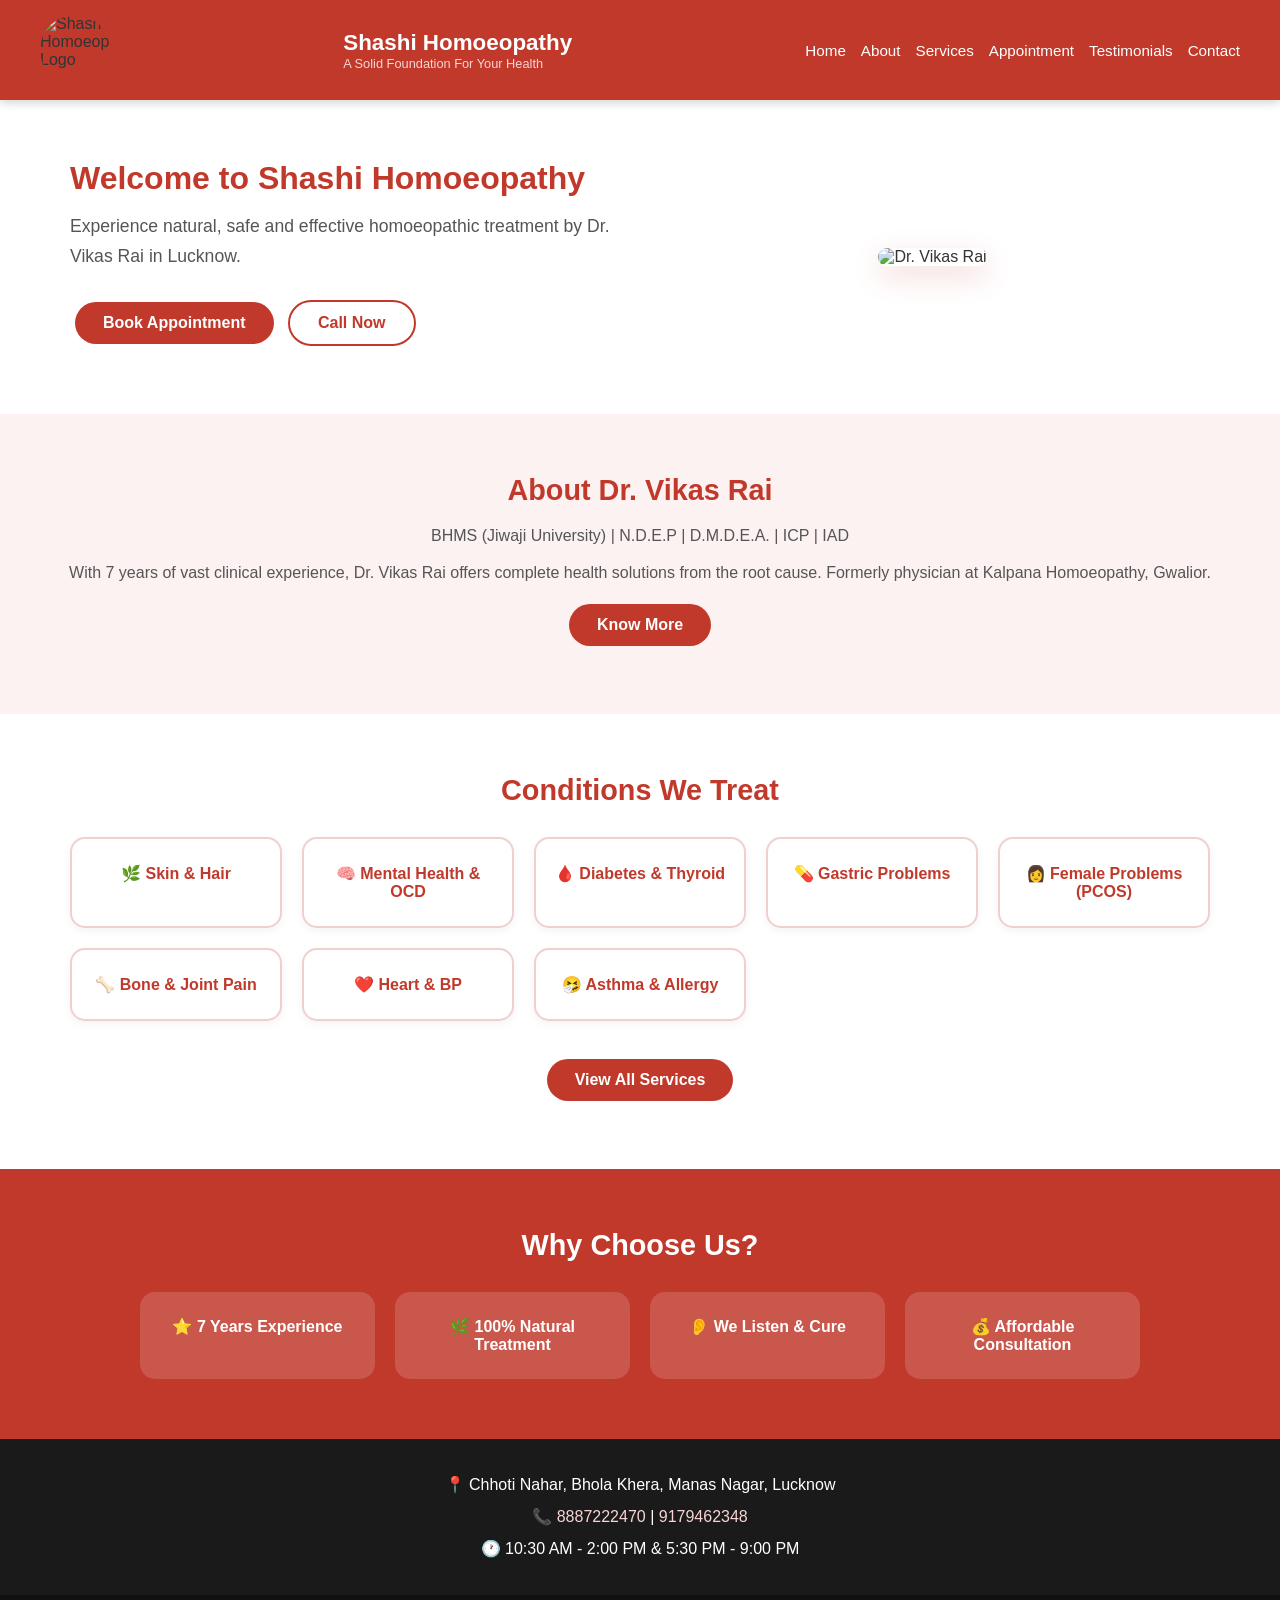
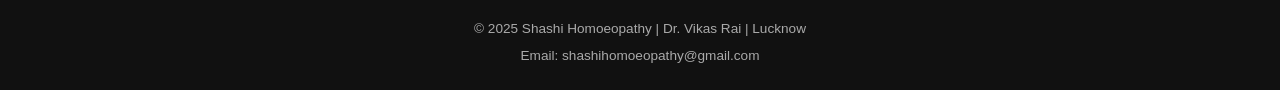
==== code/index.html @ 64adc0f1 "homoage code added" ====
<!DOCTYPE html>
<html lang="en">
<head>
  <meta charset="UTF-8" />
  <meta name="viewport" content="width=device-width, initial-scale=1.0"/>
  <title>Dr. Vikas Rai | Shashi Homoeopathy Lucknow</title>
  <meta name="description" content="Best Homoeopathy clinic in Lucknow by Dr. Vikas Rai. Treating skin, hair, diabetes, thyroid, PCOS and more. Book appointment today!"/>
  <link rel="stylesheet" href="style.css"/>
  <link rel="icon" href="images/logo.png"/>
</head>
<body>

  <!-- HEADER -->
  <header>
    <div class="header-inner">
      <img src="images/logo.png" alt="Shashi Homoeopathy Logo" class="logo"/>
      <div class="clinic-name">
        <h1>Shashi Homoeopathy</h1>
        <p>A Solid Foundation For Your Health</p>
      </div>
      <nav>
        <a href="index.html">Home</a>
        <a href="about.html">About</a>
        <a href="services.html">Services</a>
        <a href="appointment.html">Appointment</a>
        <a href="testimonials.html">Testimonials</a>
        <a href="contact.html">Contact</a>
      </nav>
    </div>
  </header>

  <!-- HERO SECTION -->
  <section class="hero">
    <div class="hero-text">
      <h2>Welcome to Shashi Homoeopathy</h2>
      <p>Experience natural, safe and effective homoeopathic treatment by Dr. Vikas Rai in Lucknow.</p>
      <a href="appointment.html" class="btn">Book Appointment</a>
      <a href="tel:8887222470" class="btn btn-outline">Call Now</a>
    </div>
    <div class="hero-img">
      <img src="images/doctor.jpg" alt="Dr. Vikas Rai"/>
    </div>
  </section>

  <!-- ABOUT SECTION -->
  <section class="about-preview">
    <h2>About Dr. Vikas Rai</h2>
    <p>BHMS (Jiwaji University) | N.D.E.P | D.M.D.E.A. | ICP | IAD</p>
    <p>With 7 years of vast clinical experience, Dr. Vikas Rai offers complete health solutions from the root cause. Formerly physician at Kalpana Homoeopathy, Gwalior.</p>
    <a href="about.html" class="btn">Know More</a>
  </section>

  <!-- SERVICES SECTION -->
  <section class="services-preview">
    <h2>Conditions We Treat</h2>
    <div class="services-grid">
      <div class="service-card">🌿 Skin & Hair</div>
      <div class="service-card">🧠 Mental Health & OCD</div>
      <div class="service-card">🩸 Diabetes & Thyroid</div>
      <div class="service-card">💊 Gastric Problems</div>
      <div class="service-card">👩 Female Problems (PCOS)</div>
      <div class="service-card">🦴 Bone & Joint Pain</div>
      <div class="service-card">❤️ Heart & BP</div>
      <div class="service-card">🤧 Asthma & Allergy</div>
    </div>
    <a href="services.html" class="btn">View All Services</a>
  </section>

  <!-- WHY US SECTION -->
  <section class="why-us">
    <h2>Why Choose Us?</h2>
    <div class="why-grid">
      <div class="why-card">⭐ 7 Years Experience</div>
      <div class="why-card">🌿 100% Natural Treatment</div>
      <div class="why-card">👂 We Listen & Cure</div>
      <div class="why-card">💰 Affordable Consultation</div>
    </div>
  </section>

  <!-- CONTACT STRIP -->
  <section class="contact-strip">
    <p>📍 Chhoti Nahar, Bhola Khera, Manas Nagar, Lucknow</p>
    <p>📞 <a href="tel:8887222470">8887222470</a> | <a href="tel:9179462348">9179462348</a></p>
    <p>🕐 10:30 AM - 2:00 PM & 5:30 PM - 9:00 PM</p>
  </section>

  <!-- FOOTER -->
  <footer>
    <p>© 2025 Shashi Homoeopathy | Dr. Vikas Rai | Lucknow</p>
    <p>Email: shashihomoeopathy@gmail.com</p>
  </footer>

  <script src="main.js"></script>
</body>
</html>
---- code/style.css ----
/* ===== RESET & BASE ===== */
* {
  margin: 0;
  padding: 0;
  box-sizing: border-box;
  font-family: 'Segoe UI', sans-serif;
}

body {
  color: #333;
  background: #fff;
}

a {
  text-decoration: none;
  color: inherit;
}

/* ===== HEADER ===== */
header {
  background: #c0392b;
  padding: 15px 30px;
  position: sticky;
  top: 0;
  z-index: 999;
  box-shadow: 0 2px 10px rgba(0,0,0,0.2);
}

.header-inner {
  display: flex;
  align-items: center;
  justify-content: space-between;
  max-width: 1200px;
  margin: auto;
  flex-wrap: wrap;
  gap: 10px;
}

.logo {
  width: 70px;
  height: 70px;
  border-radius: 50%;
  object-fit: cover;
}

.clinic-name h1 {
  color: #fff;
  font-size: 1.4rem;
}

.clinic-name p {
  color: #f9d5d3;
  font-size: 0.8rem;
}

nav {
  display: flex;
  gap: 15px;
  flex-wrap: wrap;
}

nav a {
  color: #fff;
  font-size: 0.95rem;
  font-weight: 500;
  transition: color 0.3s;
}

nav a:hover {
  color: #f9d5d3;
}

/* ===== BUTTONS ===== */
.btn {
  display: inline-block;
  background: #c0392b;
  color: #fff;
  padding: 12px 28px;
  border-radius: 30px;
  font-weight: 600;
  margin: 8px 5px;
  transition: background 0.3s;
}

.btn:hover {
  background: #a93226;
}

.btn-outline {
  background: transparent;
  border: 2px solid #c0392b;
  color: #c0392b;
}

.btn-outline:hover {
  background: #c0392b;
  color: #fff;
}

/* ===== HERO ===== */
.hero {
  display: flex;
  align-items: center;
  justify-content: space-between;
  padding: 60px 30px;
  max-width: 1200px;
  margin: auto;
  gap: 30px;
  flex-wrap: wrap;
}

.hero-text {
  flex: 1;
  min-width: 280px;
}

.hero-text h2 {
  font-size: 2rem;
  color: #c0392b;
  margin-bottom: 15px;
}

.hero-text p {
  font-size: 1.1rem;
  color: #555;
  margin-bottom: 20px;
  line-height: 1.7;
}

.hero-img {
  flex: 1;
  min-width: 280px;
  text-align: center;
}

.hero-img img {
  width: 100%;
  max-width: 400px;
  border-radius: 20px;
  box-shadow: 0 10px 30px rgba(192,57,43,0.2);
}

/* ===== ABOUT PREVIEW ===== */
.about-preview {
  background: #fdf2f2;
  padding: 60px 30px;
  text-align: center;
}

.about-preview h2 {
  font-size: 1.8rem;
  color: #c0392b;
  margin-bottom: 15px;
}

.about-preview p {
  color: #555;
  margin-bottom: 10px;
  font-size: 1rem;
  line-height: 1.7;
}

/* ===== SERVICES ===== */
.services-preview {
  padding: 60px 30px;
  text-align: center;
  max-width: 1200px;
  margin: auto;
}

.services-preview h2 {
  font-size: 1.8rem;
  color: #c0392b;
  margin-bottom: 30px;
}

.services-grid {
  display: grid;
  grid-template-columns: repeat(auto-fit, minmax(200px, 1fr));
  gap: 20px;
  margin-bottom: 30px;
}

.service-card {
  background: #fff;
  border: 2px solid #f0d0ce;
  border-radius: 15px;
  padding: 25px 15px;
  font-size: 1rem;
  font-weight: 600;
  color: #c0392b;
  transition: all 0.3s;
  box-shadow: 0 3px 10px rgba(0,0,0,0.05);
}

.service-card:hover {
  background: #c0392b;
  color: #fff;
  transform: translateY(-5px);
}

/* ===== WHY US ===== */
.why-us {
  background: #c0392b;
  padding: 60px 30px;
  text-align: center;
}

.why-us h2 {
  color: #fff;
  font-size: 1.8rem;
  margin-bottom: 30px;
}

.why-grid {
  display: grid;
  grid-template-columns: repeat(auto-fit, minmax(180px, 1fr));
  gap: 20px;
  max-width: 1000px;
  margin: auto;
}

.why-card {
  background: rgba(255,255,255,0.15);
  color: #fff;
  padding: 25px;
  border-radius: 15px;
  font-size: 1rem;
  font-weight: 600;
}

/* ===== CONTACT STRIP ===== */
.contact-strip {
  background: #1a1a1a;
  color: #fff;
  text-align: center;
  padding: 30px;
  line-height: 2;
}

.contact-strip a {
  color: #f9d5d3;
}

.contact-strip a:hover {
  color: #fff;
}

/* ===== FOOTER ===== */
footer {
  background: #111;
  color: #aaa;
  text-align: center;
  padding: 20px;
  font-size: 0.85rem;
  line-height: 2;
}

/* ===== RESPONSIVE ===== */
@media (max-width: 768px) {
  .hero {
    flex-direction: column;
    text-align: center;
  }

  .header-inner {
    flex-direction: column;
    text-align: center;
  }

  nav {
    justify-content: center;
  }

  .hero-text h2 {
    font-size: 1.5rem;
  }
}
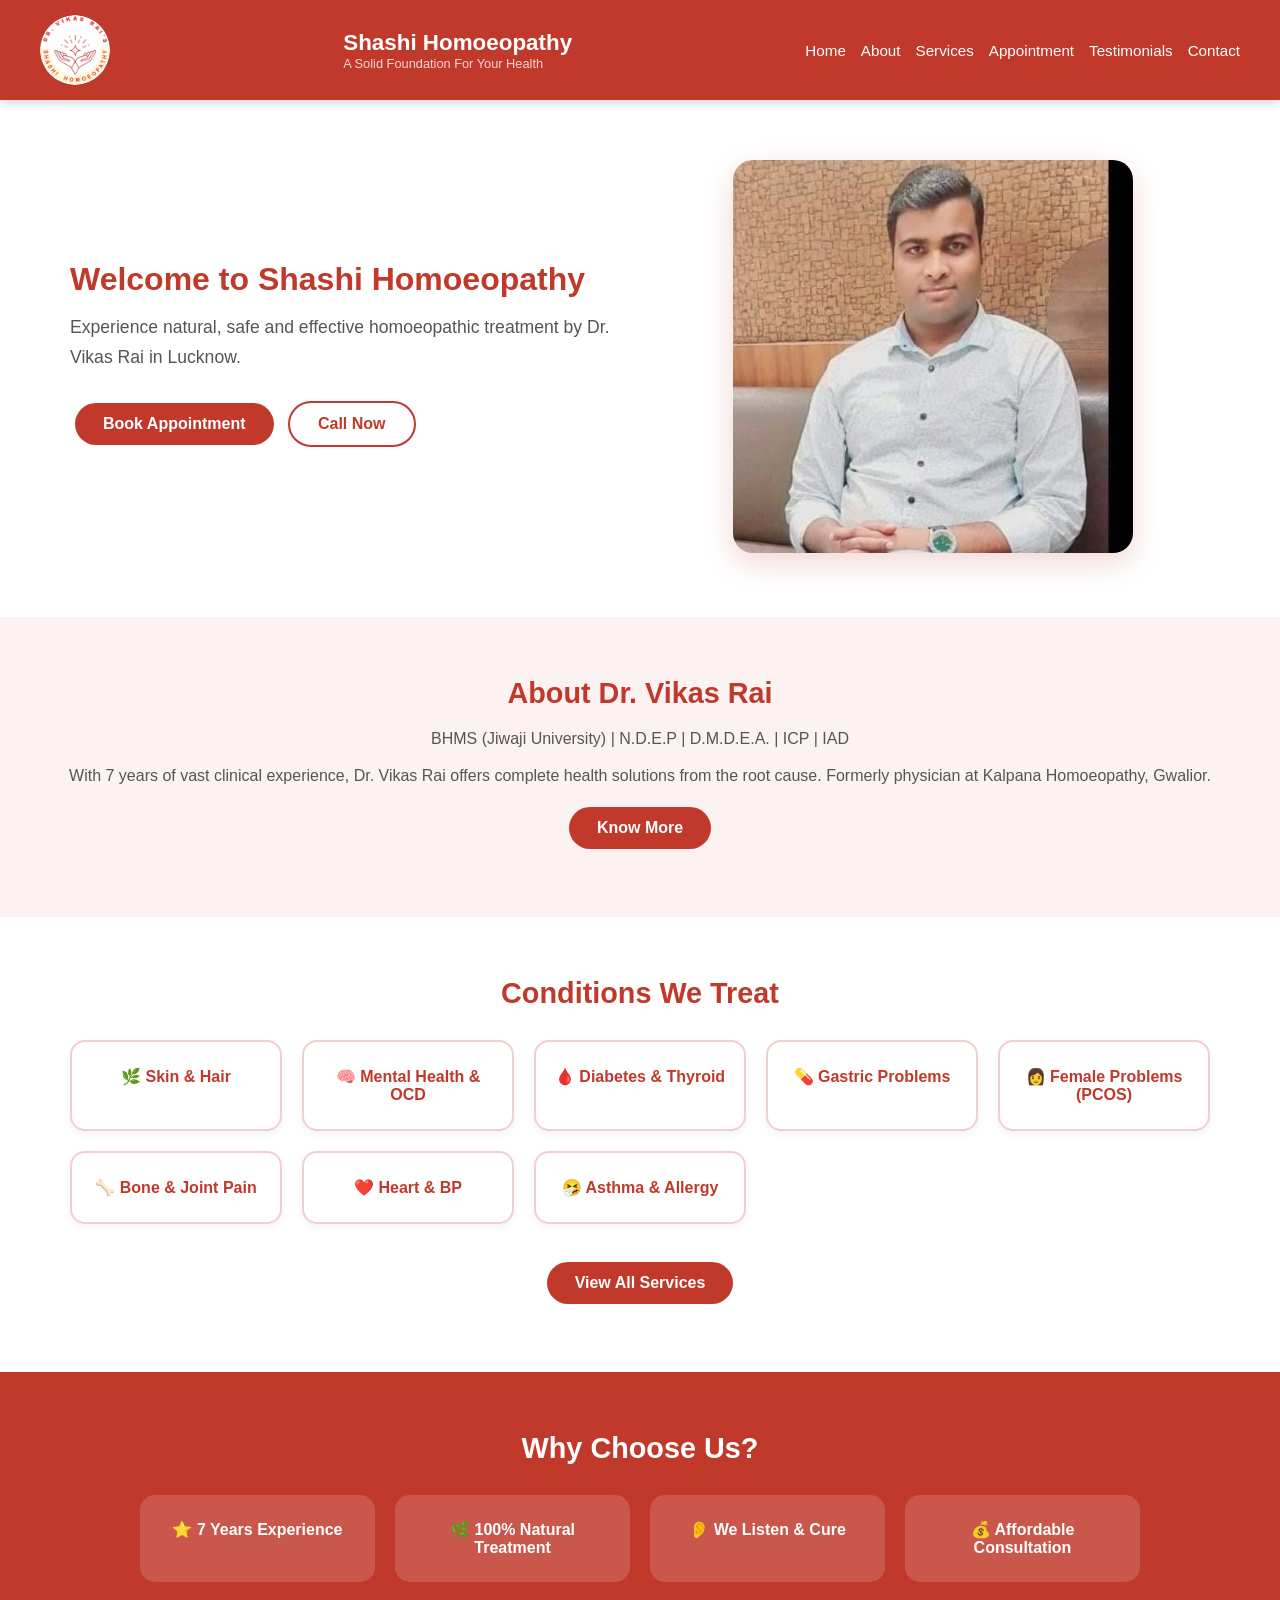
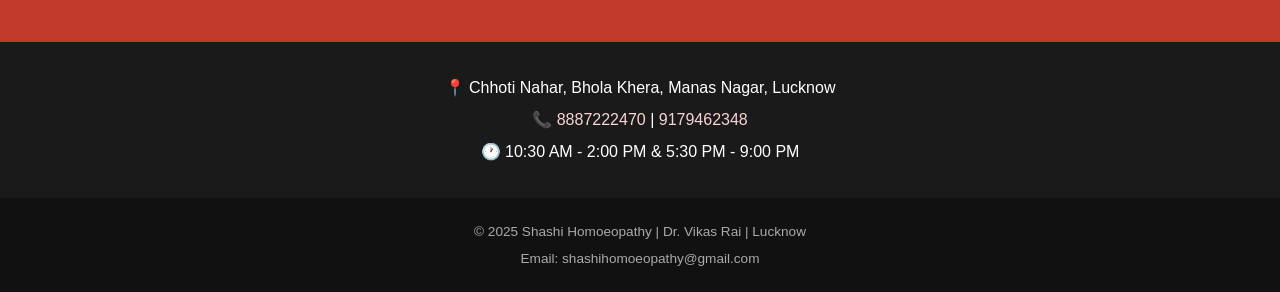
==== commit 6609892a: "try again once more" ====
--- a/code/index.html
+++ b/code/index.html
@@ -6,14 +6,14 @@
   <title>Dr. Vikas Rai | Shashi Homoeopathy Lucknow</title>
   <meta name="description" content="Best Homoeopathy clinic in Lucknow by Dr. Vikas Rai. Treating skin, hair, diabetes, thyroid, PCOS and more. Book appointment today!"/>
   <link rel="stylesheet" href="style.css"/>
-  <link rel="icon" href="images/logo.png"/>
+  <link rel="icon" href="image/logo.png"/>
 </head>
 <body>
 
   <!-- HEADER -->
   <header>
     <div class="header-inner">
-      <img src="images/logo.png" alt="Shashi Homoeopathy Logo" class="logo"/>
+      <img src="image/logo.png" alt="Shashi Homoeopathy Logo" class="logo"/>
       <div class="clinic-name">
         <h1>Shashi Homoeopathy</h1>
         <p>A Solid Foundation For Your Health</p>
@@ -38,7 +38,7 @@
       <a href="tel:8887222470" class="btn btn-outline">Call Now</a>
     </div>
     <div class="hero-img">
-      <img src="images/doctor.jpg" alt="Dr. Vikas Rai"/>
+      <img src="image/doctor.jpg" alt="Dr. Vikas Rai"/>
     </div>
   </section>
 
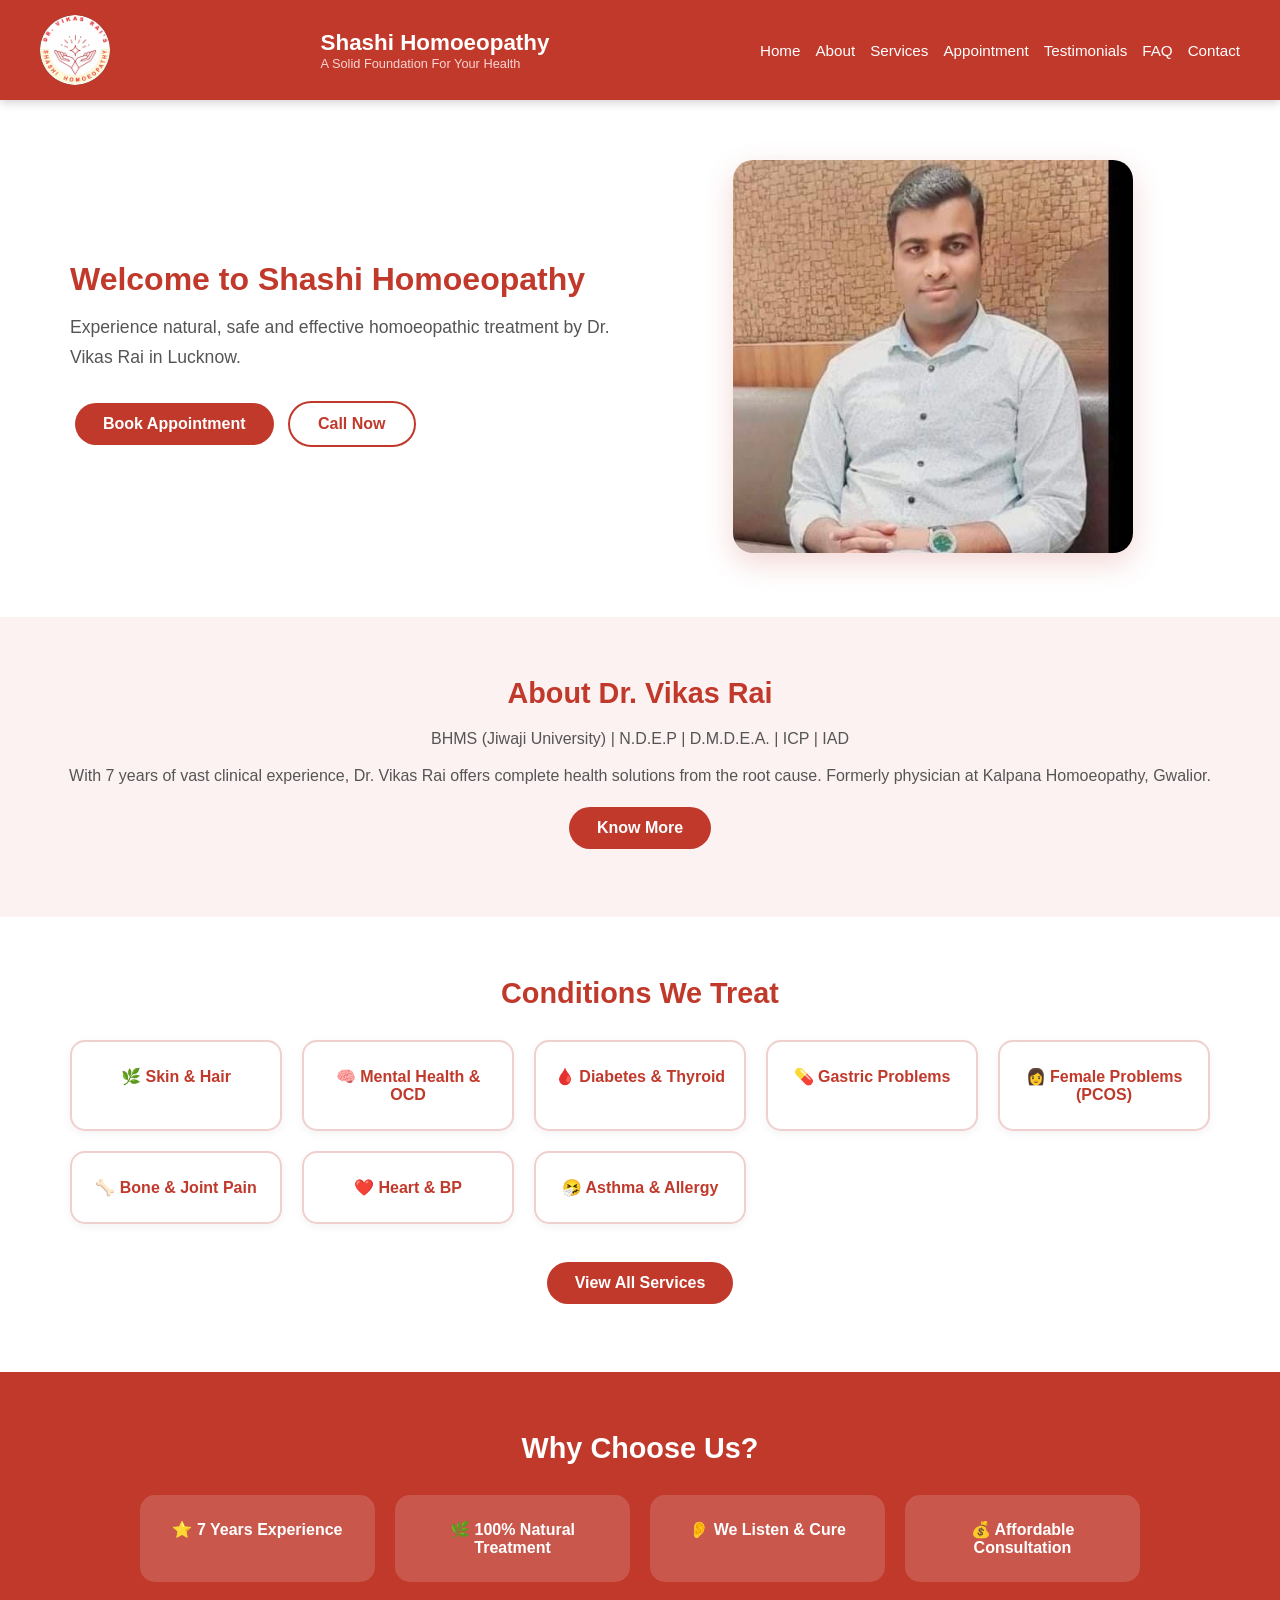
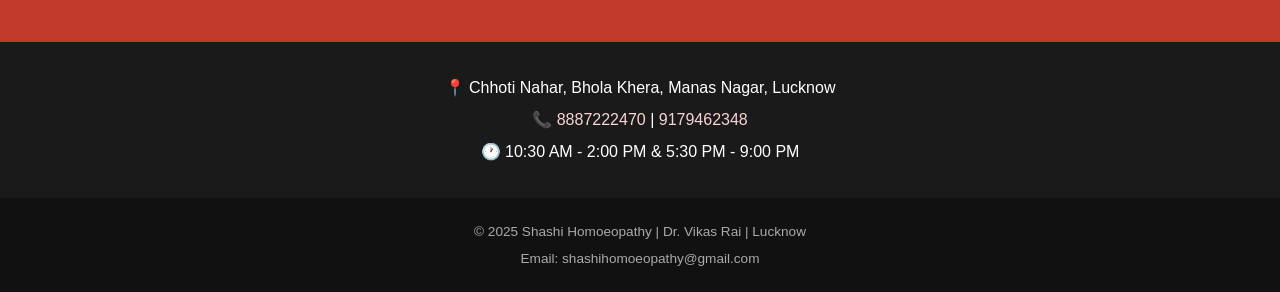
==== commit 4c8a11a8: "faq button add" ====
--- a/code/index.html
+++ b/code/index.html
@@ -19,13 +19,15 @@
         <p>A Solid Foundation For Your Health</p>
       </div>
       <nav>
-        <a href="index.html">Home</a>
-        <a href="about.html">About</a>
-        <a href="services.html">Services</a>
-        <a href="appointment.html">Appointment</a>
-        <a href="testimonials.html">Testimonials</a>
-        <a href="contact.html">Contact</a>
-      </nav>
+  <a href="index.html">Home</a>
+  <a href="about.html">About</a>
+  <a href="services.html">Services</a>
+  <a href="appointment.html">Appointment</a>
+  <a href="testimonials.html">Testimonials</a>
+  <a href="faq.html">FAQ</a>
+  <a href="contact.html">Contact</a>
+</nav>
+
     </div>
   </header>
 
--- a/code/style.css
+++ b/code/style.css
@@ -276,3 +276,594 @@
     font-size: 1.5rem;
   }
 }
+
+/* ===== PAGE BANNER ===== */
+.page-banner {
+  background: #c0392b;
+  color: #fff;
+  text-align: center;
+  padding: 50px 30px;
+}
+
+.page-banner h2 {
+  font-size: 2rem;
+  margin-bottom: 10px;
+}
+
+.page-banner p {
+  font-size: 1rem;
+  color: #f9d5d3;
+}
+
+/* ===== DOCTOR INTRO ===== */
+.doctor-intro {
+  padding: 60px 30px;
+  max-width: 1200px;
+  margin: auto;
+}
+
+.doctor-intro-inner {
+  display: flex;
+  gap: 40px;
+  flex-wrap: wrap;
+  align-items: flex-start;
+}
+
+.doctor-photo {
+  flex: 1;
+  min-width: 250px;
+  text-align: center;
+}
+
+.doctor-photo img {
+  width: 100%;
+  max-width: 350px;
+  border-radius: 20px;
+  box-shadow: 0 10px 30px rgba(192,57,43,0.2);
+}
+
+.doctor-info {
+  flex: 2;
+  min-width: 280px;
+}
+
+.doctor-info h2 {
+  font-size: 1.8rem;
+  color: #c0392b;
+  margin-bottom: 10px;
+}
+
+.designation {
+  color: #888;
+  margin-bottom: 10px;
+  font-size: 0.95rem;
+}
+
+.experience {
+  color: #c0392b;
+  font-weight: 600;
+  margin-bottom: 15px;
+}
+
+.doctor-info p {
+  color: #555;
+  line-height: 1.8;
+  margin-bottom: 15px;
+}
+
+.doctor-highlights {
+  display: grid;
+  grid-template-columns: repeat(auto-fit, minmax(200px, 1fr));
+  gap: 15px;
+  margin-top: 20px;
+}
+
+.highlight {
+  background: #fdf2f2;
+  border-left: 4px solid #c0392b;
+  padding: 12px 15px;
+  border-radius: 8px;
+  font-weight: 600;
+  color: #333;
+  font-size: 0.9rem;
+}
+
+/* ===== CLINIC STORY ===== */
+.clinic-story {
+  background: #fdf2f2;
+  padding: 60px 30px;
+  text-align: center;
+}
+
+.clinic-story h2 {
+  font-size: 1.8rem;
+  color: #c0392b;
+  margin-bottom: 20px;
+}
+
+.clinic-story p {
+  max-width: 800px;
+  margin: auto auto 15px;
+  color: #555;
+  line-height: 1.8;
+}
+
+/* ===== CERTIFICATES ===== */
+.certificates {
+  padding: 60px 30px;
+  text-align: center;
+  max-width: 1000px;
+  margin: auto;
+}
+
+.certificates h2 {
+  font-size: 1.8rem;
+  color: #c0392b;
+  margin-bottom: 30px;
+}
+
+.cert-img img {
+  width: 100%;
+  border-radius: 15px;
+  box-shadow: 0 5px 20px rgba(0,0,0,0.1);
+}
+
+/* ===== CLINIC PHOTOS ===== */
+.clinic-photos {
+  padding: 60px 30px;
+  text-align: center;
+  background: #fdf2f2;
+}
+
+.clinic-photos h2 {
+  font-size: 1.8rem;
+  color: #c0392b;
+  margin-bottom: 30px;
+}
+
+.photos-grid {
+  display: grid;
+  grid-template-columns: repeat(auto-fit, minmax(280px, 1fr));
+  gap: 20px;
+  max-width: 1200px;
+  margin: auto;
+}
+
+.photos-grid img {
+  width: 100%;
+  border-radius: 15px;
+  box-shadow: 0 5px 15px rgba(0,0,0,0.1);
+  height: 250px;
+  object-fit: cover;
+}
+
+/* ===== CTA SECTION ===== */
+.cta-section {
+  padding: 60px 30px;
+  text-align: center;
+  background: #fff;
+}
+
+.cta-section h2 {
+  font-size: 1.8rem;
+  color: #c0392b;
+  margin-bottom: 15px;
+}
+
+.cta-section p {
+  color: #555;
+  margin-bottom: 25px;
+}
+
+
+/* ===== CONTACT PAGE ===== */
+.contact-main {
+  padding: 60px 30px;
+  max-width: 1200px;
+  margin: auto;
+}
+
+.contact-main-inner {
+  display: flex;
+  gap: 40px;
+  flex-wrap: wrap;
+}
+
+.contact-details {
+  flex: 1;
+  min-width: 280px;
+}
+
+.contact-details h2 {
+  font-size: 1.8rem;
+  color: #c0392b;
+  margin-bottom: 25px;
+}
+
+.contact-item {
+  display: flex;
+  gap: 15px;
+  margin-bottom: 25px;
+  align-items: flex-start;
+}
+
+.contact-icon {
+  font-size: 1.8rem;
+}
+
+.contact-item h3 {
+  color: #c0392b;
+  margin-bottom: 5px;
+  font-size: 1rem;
+}
+
+.contact-item p {
+  color: #555;
+  line-height: 1.8;
+}
+
+.contact-item a {
+  color: #c0392b;
+  font-weight: 600;
+}
+
+.contact-item a:hover {
+  text-decoration: underline;
+}
+
+.whatsapp-btn {
+  background: #25D366;
+  margin-top: 10px;
+  display: inline-block;
+}
+
+.whatsapp-btn:hover {
+  background: #1da851;
+}
+
+.contact-map {
+  flex: 1;
+  min-width: 280px;
+}
+
+.contact-map h2 {
+  font-size: 1.8rem;
+  color: #c0392b;
+  margin-bottom: 20px;
+}
+
+/* ===== CONTACT FORM ===== */
+.contact-form-section {
+  background: #fdf2f2;
+  padding: 60px 30px;
+  text-align: center;
+}
+
+.contact-form-section h2 {
+  font-size: 1.8rem;
+  color: #c0392b;
+  margin-bottom: 10px;
+}
+
+.contact-form-section p {
+  color: #555;
+  margin-bottom: 30px;
+}
+
+.contact-form {
+  max-width: 600px;
+  margin: auto;
+  display: flex;
+  flex-direction: column;
+  gap: 15px;
+}
+
+.contact-form input,
+.contact-form textarea {
+  padding: 15px;
+  border: 2px solid #f0d0ce;
+  border-radius: 10px;
+  font-size: 1rem;
+  outline: none;
+  transition: border 0.3s;
+  font-family: 'Segoe UI', sans-serif;
+}
+
+.contact-form input:focus,
+.contact-form textarea:focus {
+  border-color: #c0392b;
+}
+
+/* ===== APPOINTMENT PAGE ===== */
+.appointment-section {
+  padding: 60px 30px;
+  max-width: 1200px;
+  margin: auto;
+}
+
+.appointment-inner {
+  display: flex;
+  gap: 40px;
+  flex-wrap: wrap;
+}
+
+.appointment-form-wrap {
+  flex: 2;
+  min-width: 280px;
+}
+
+.appointment-form-wrap h2 {
+  font-size: 1.8rem;
+  color: #c0392b;
+  margin-bottom: 25px;
+}
+
+.form-group {
+  margin-bottom: 20px;
+  display: flex;
+  flex-direction: column;
+  gap: 8px;
+}
+
+.form-group label {
+  font-weight: 600;
+  color: #333;
+  font-size: 0.95rem;
+}
+
+.form-group input,
+.form-group select,
+.form-group textarea {
+  padding: 14px;
+  border: 2px solid #f0d0ce;
+  border-radius: 10px;
+  font-size: 1rem;
+  outline: none;
+  transition: border 0.3s;
+  font-family: 'Segoe UI', sans-serif;
+  color: #333;
+}
+
+.form-group input:focus,
+.form-group select:focus,
+.form-group textarea:focus {
+  border-color: #c0392b;
+}
+
+/* ===== APPOINTMENT INFO ===== */
+.appointment-info {
+  flex: 1;
+  min-width: 250px;
+}
+
+.appointment-info h2 {
+  font-size: 1.8rem;
+  color: #c0392b;
+  margin-bottom: 25px;
+}
+
+.apt-info-card {
+  background: #fdf2f2;
+  border-left: 4px solid #c0392b;
+  padding: 20px;
+  border-radius: 10px;
+  margin-bottom: 20px;
+}
+
+.apt-info-card h3 {
+  color: #c0392b;
+  margin-bottom: 10px;
+  font-size: 1rem;
+}
+
+.apt-info-card p {
+  color: #555;
+  line-height: 1.8;
+}
+
+.apt-info-card a {
+  color: #c0392b;
+  font-weight: 600;
+}
+
+/* ===== SERVICES PAGE ===== */
+.services-intro {
+  text-align: center;
+  padding: 50px 30px 20px;
+  max-width: 800px;
+  margin: auto;
+}
+
+.services-intro h2 {
+  font-size: 1.8rem;
+  color: #c0392b;
+  margin-bottom: 15px;
+}
+
+.services-intro p {
+  color: #555;
+  line-height: 1.8;
+}
+
+.services-full {
+  padding: 40px 30px 60px;
+  max-width: 1200px;
+  margin: auto;
+}
+
+.services-full-grid {
+  display: grid;
+  grid-template-columns: repeat(auto-fit, minmax(280px, 1fr));
+  gap: 25px;
+}
+
+.service-full-card {
+  background: #fff;
+  border: 2px solid #f0d0ce;
+  border-radius: 15px;
+  padding: 30px 20px;
+  text-align: center;
+  transition: all 0.3s;
+  box-shadow: 0 3px 15px rgba(0,0,0,0.05);
+}
+
+.service-full-card:hover {
+  transform: translateY(-5px);
+  border-color: #c0392b;
+  box-shadow: 0 10px 25px rgba(192,57,43,0.15);
+}
+
+.service-full-icon {
+  font-size: 2.5rem;
+  margin-bottom: 15px;
+}
+
+.service-full-card h3 {
+  color: #c0392b;
+  margin-bottom: 10px;
+  font-size: 1.1rem;
+}
+
+.service-full-card p {
+  color: #555;
+  line-height: 1.7;
+  font-size: 0.95rem;
+  margin-bottom: 20px;
+}
+
+.btn-small {
+  display: inline-block;
+  background: #c0392b;
+  color: #fff;
+  padding: 8px 20px;
+  border-radius: 20px;
+  font-size: 0.9rem;
+  font-weight: 600;
+  transition: background 0.3s;
+}
+
+.btn-small:hover {
+  background: #a93226;
+}
+
+/* ===== WHY HOMOEOPATHY ===== */
+.why-homeopathy {
+  background: #fdf2f2;
+  padding: 60px 30px;
+  text-align: center;
+}
+
+.why-homeopathy h2 {
+  font-size: 1.8rem;
+  color: #c0392b;
+  margin-bottom: 30px;
+}
+
+.why-homeopathy-grid {
+  display: grid;
+  grid-template-columns: repeat(auto-fit, minmax(220px, 1fr));
+  gap: 20px;
+  max-width: 1000px;
+  margin: auto;
+}
+
+.why-homeopathy-card {
+  background: #fff;
+  padding: 25px;
+  border-radius: 15px;
+  box-shadow: 0 3px 10px rgba(0,0,0,0.05);
+}
+
+.why-homeopathy-card h3 {
+  color: #c0392b;
+  margin-bottom: 10px;
+}
+
+.why-homeopathy-card p {
+  color: #555;
+  line-height: 1.7;
+  font-size: 0.95rem;
+}
+
+
+/* ===== FAQ PAGE ===== */
+.faq-section {
+  padding: 60px 30px;
+  max-width: 850px;
+  margin: auto;
+}
+
+.faq-inner h2 {
+  font-size: 1.5rem;
+  color: #c0392b;
+  margin-bottom: 20px;
+}
+
+.faq-item {
+  margin-bottom: 15px;
+  border: 2px solid #f0d0ce;
+  border-radius: 12px;
+  overflow: hidden;
+}
+
+.faq-question {
+  width: 100%;
+  background: #fff;
+  border: none;
+  padding: 18px 20px;
+  text-align: left;
+  font-size: 1rem;
+  font-weight: 600;
+  color: #333;
+  cursor: pointer;
+  display: flex;
+  justify-content: space-between;
+  align-items: center;
+  transition: background 0.3s;
+  font-family: 'Segoe UI', sans-serif;
+}
+
+.faq-question:hover {
+  background: #fdf2f2;
+}
+
+.faq-question.active {
+  background: #c0392b;
+  color: #fff;
+}
+
+.faq-icon {
+  font-size: 0.9rem;
+  transition: transform 0.3s;
+}
+
+.faq-answer {
+  max-height: 0;
+  overflow: hidden;
+  transition: max-height 0.4s ease;
+  background: #fdf2f2;
+}
+
+.faq-answer.open {
+  max-height: 300px;
+}
+
+.faq-answer p {
+  padding: 20px;
+  color: #555;
+  line-height: 1.8;
+}
+
+.faq-answer a {
+  color: #c0392b;
+  font-weight: 600;
+}
+
+.faq-answer a:hover {
+  text-decoration: underline;
+}
+
+
+
+
+
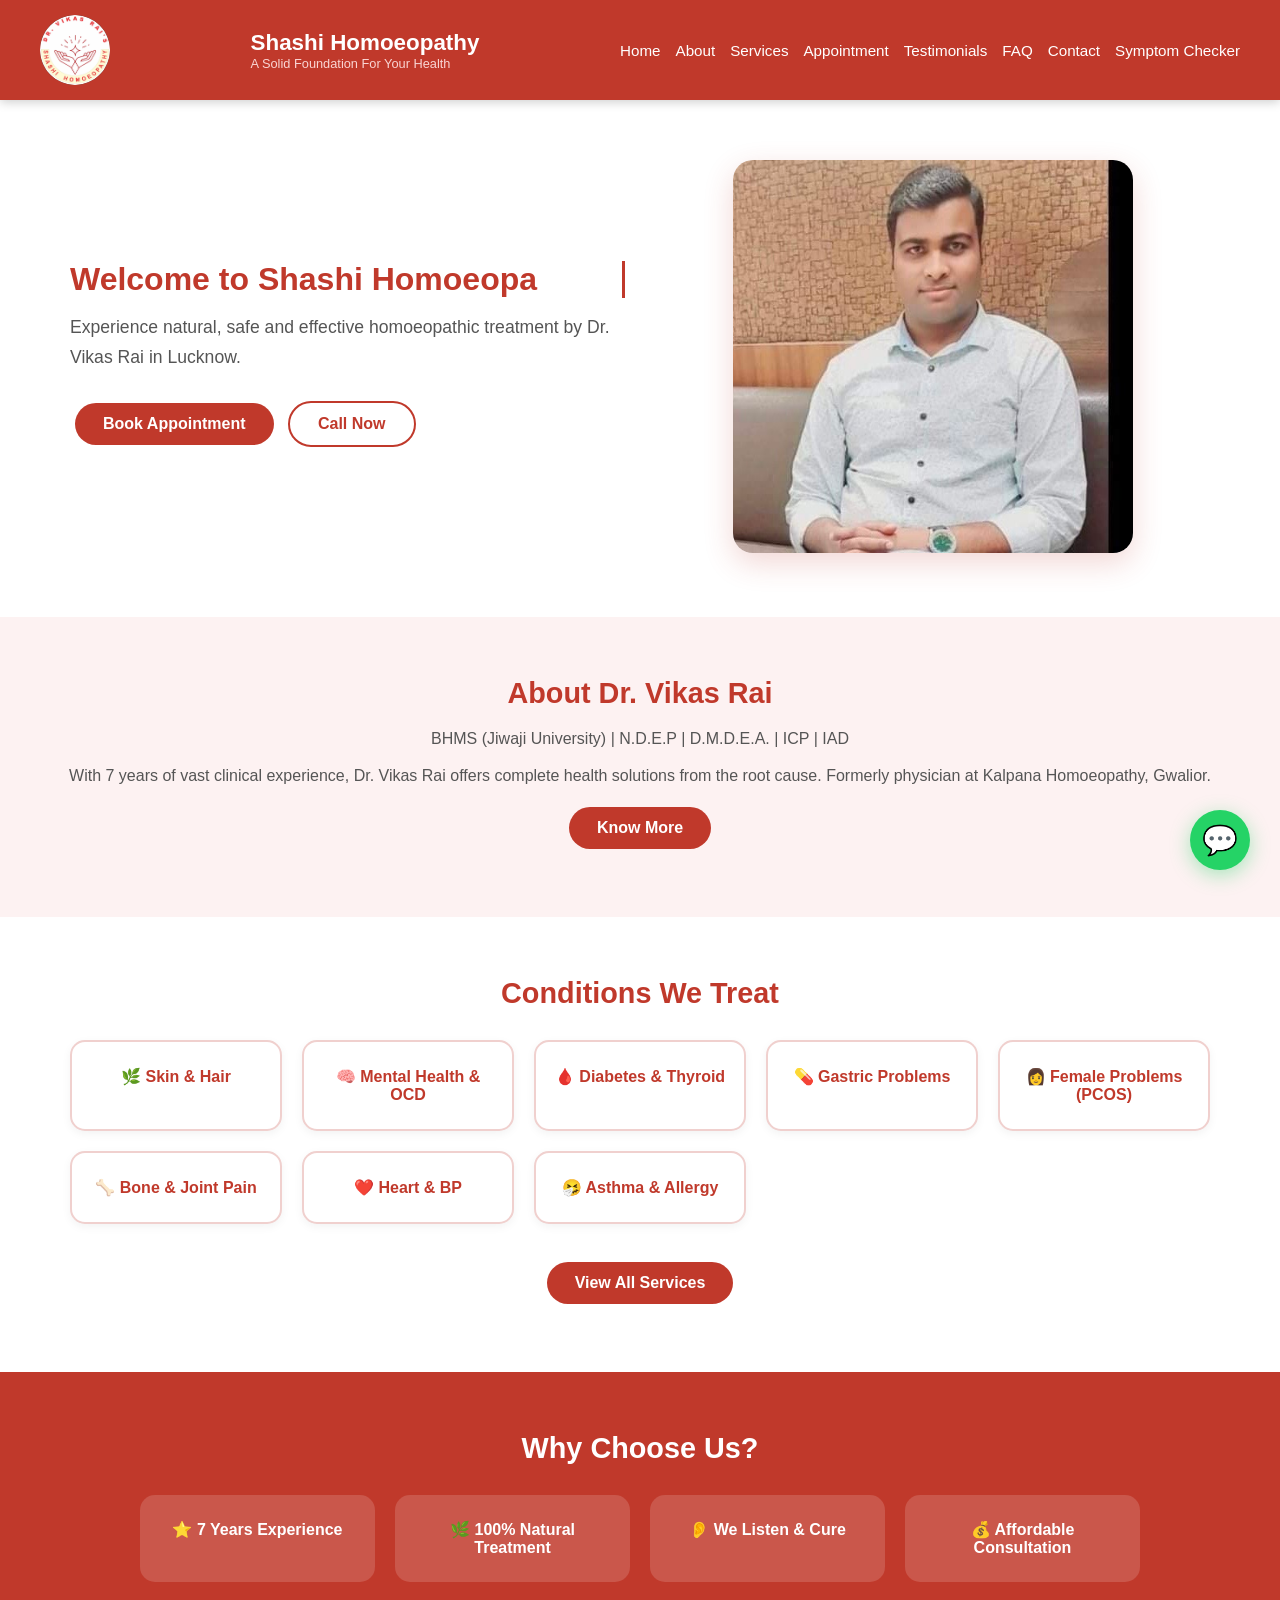
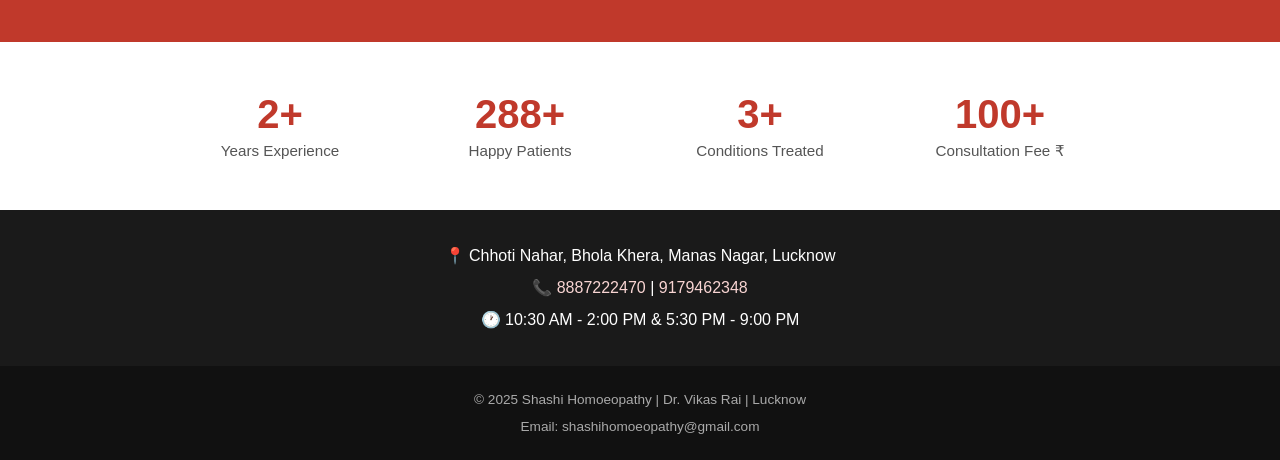
==== commit 273fa369: "symptom checker" ====
--- a/code/index.html
+++ b/code/index.html
@@ -26,6 +26,8 @@
   <a href="testimonials.html">Testimonials</a>
   <a href="faq.html">FAQ</a>
   <a href="contact.html">Contact</a>
+  <a href="symptom-checker.html">Symptom Checker</a>
+
 </nav>
 
     </div>
--- a/code/style.css
+++ b/code/style.css
@@ -864,6 +864,193 @@
 }
 
 
-
-
-
+/* ===== COUNTERS SECTION ===== */
+.counters-section {
+  display: grid;
+  grid-template-columns: repeat(auto-fit, minmax(150px, 1fr));
+  gap: 20px;
+  padding: 50px 30px;
+  background: #fff;
+  text-align: center;
+  max-width: 1000px;
+  margin: auto;
+}
+
+.counter-item h3 {
+  font-size: 2.5rem;
+  color: #c0392b;
+  font-weight: 800;
+}
+
+.counter-item p {
+  color: #555;
+  font-size: 0.95rem;
+  margin-top: 5px;
+}
+
+/* ===== PARTICLES ANIMATION ===== */
+@keyframes floatUp {
+  0% {
+    transform: translateY(0) rotate(0deg);
+    opacity: 0;
+  }
+  10% { opacity: 0.1; }
+  90% { opacity: 0.1; }
+  100% {
+    transform: translateY(-100vh) rotate(360deg);
+    opacity: 0;
+  }
+}
+/* ===== SYMPTOM CHECKER ===== */
+.symptom-section {
+  padding: 60px 30px;
+  max-width: 700px;
+  margin: auto;
+}
+
+.quiz-progress {
+  height: 6px;
+  background: #f0d0ce;
+  border-radius: 10px;
+  margin-bottom: 30px;
+  overflow: hidden;
+}
+
+.quiz-progress-bar {
+  height: 100%;
+  background: #c0392b;
+  border-radius: 10px;
+  width: 0%;
+  transition: width 0.4s ease;
+}
+
+.quiz-step {
+  display: none;
+}
+
+.quiz-step.active {
+  display: block;
+  animation: fadeInUp 0.4s ease;
+}
+
+@keyframes fadeInUp {
+  from { opacity: 0; transform: translateY(20px); }
+  to { opacity: 1; transform: translateY(0); }
+}
+
+.quiz-step h2 {
+  color: #c0392b;
+  font-size: 1rem;
+  margin-bottom: 10px;
+}
+
+.quiz-step > p {
+  font-size: 1.3rem;
+  font-weight: 600;
+  color: #333;
+  margin-bottom: 25px;
+}
+
+.quiz-options {
+  display: grid;
+  grid-template-columns: repeat(auto-fit, minmax(200px, 1fr));
+  gap: 15px;
+}
+
+.quiz-options button {
+  background: #fff;
+  border: 2px solid #f0d0ce;
+  border-radius: 12px;
+  padding: 18px 15px;
+  font-size: 1rem;
+  font-weight: 600;
+  color: #333;
+  cursor: pointer;
+  transition: all 0.3s;
+  font-family: 'Segoe UI', sans-serif;
+  text-align: left;
+}
+
+.quiz-options button:hover {
+  border-color: #c0392b;
+  background: #fdf2f2;
+  transform: translateY(-3px);
+}
+
+.quiz-options button.selected {
+  background: #c0392b;
+  color: #fff;
+  border-color: #c0392b;
+}
+
+/* ===== RESULT ===== */
+.result-box {
+  text-align: center;
+}
+
+.result-box h2 {
+  font-size: 1.8rem;
+  color: #c0392b;
+  margin-bottom: 25px;
+}
+
+.result-condition {
+  background: #fdf2f2;
+  border-radius: 15px;
+  padding: 25px;
+  text-align: left;
+  margin-bottom: 25px;
+}
+
+.result-condition h3 {
+  font-size: 1.3rem;
+  margin-bottom: 10px;
+}
+
+.result-condition p {
+  color: #555;
+  line-height: 1.8;
+  margin-bottom: 15px;
+}
+
+.result-recommendation {
+  background: #fff;
+  border-left: 4px solid #c0392b;
+  padding: 15px;
+  border-radius: 8px;
+  margin-bottom: 15px;
+}
+
+.result-recommendation h4 {
+  color: #c0392b;
+  margin-bottom: 8px;
+}
+
+.result-stats {
+  display: flex;
+  gap: 10px;
+  flex-wrap: wrap;
+}
+
+.result-stat {
+  background: #c0392b;
+  color: #fff;
+  padding: 8px 15px;
+  border-radius: 20px;
+  font-size: 0.9rem;
+  font-weight: 600;
+}
+
+.result-actions {
+  display: flex;
+  gap: 15px;
+  justify-content: center;
+  flex-wrap: wrap;
+  margin-top: 20px;
+}
+
+
+
+
+
+
